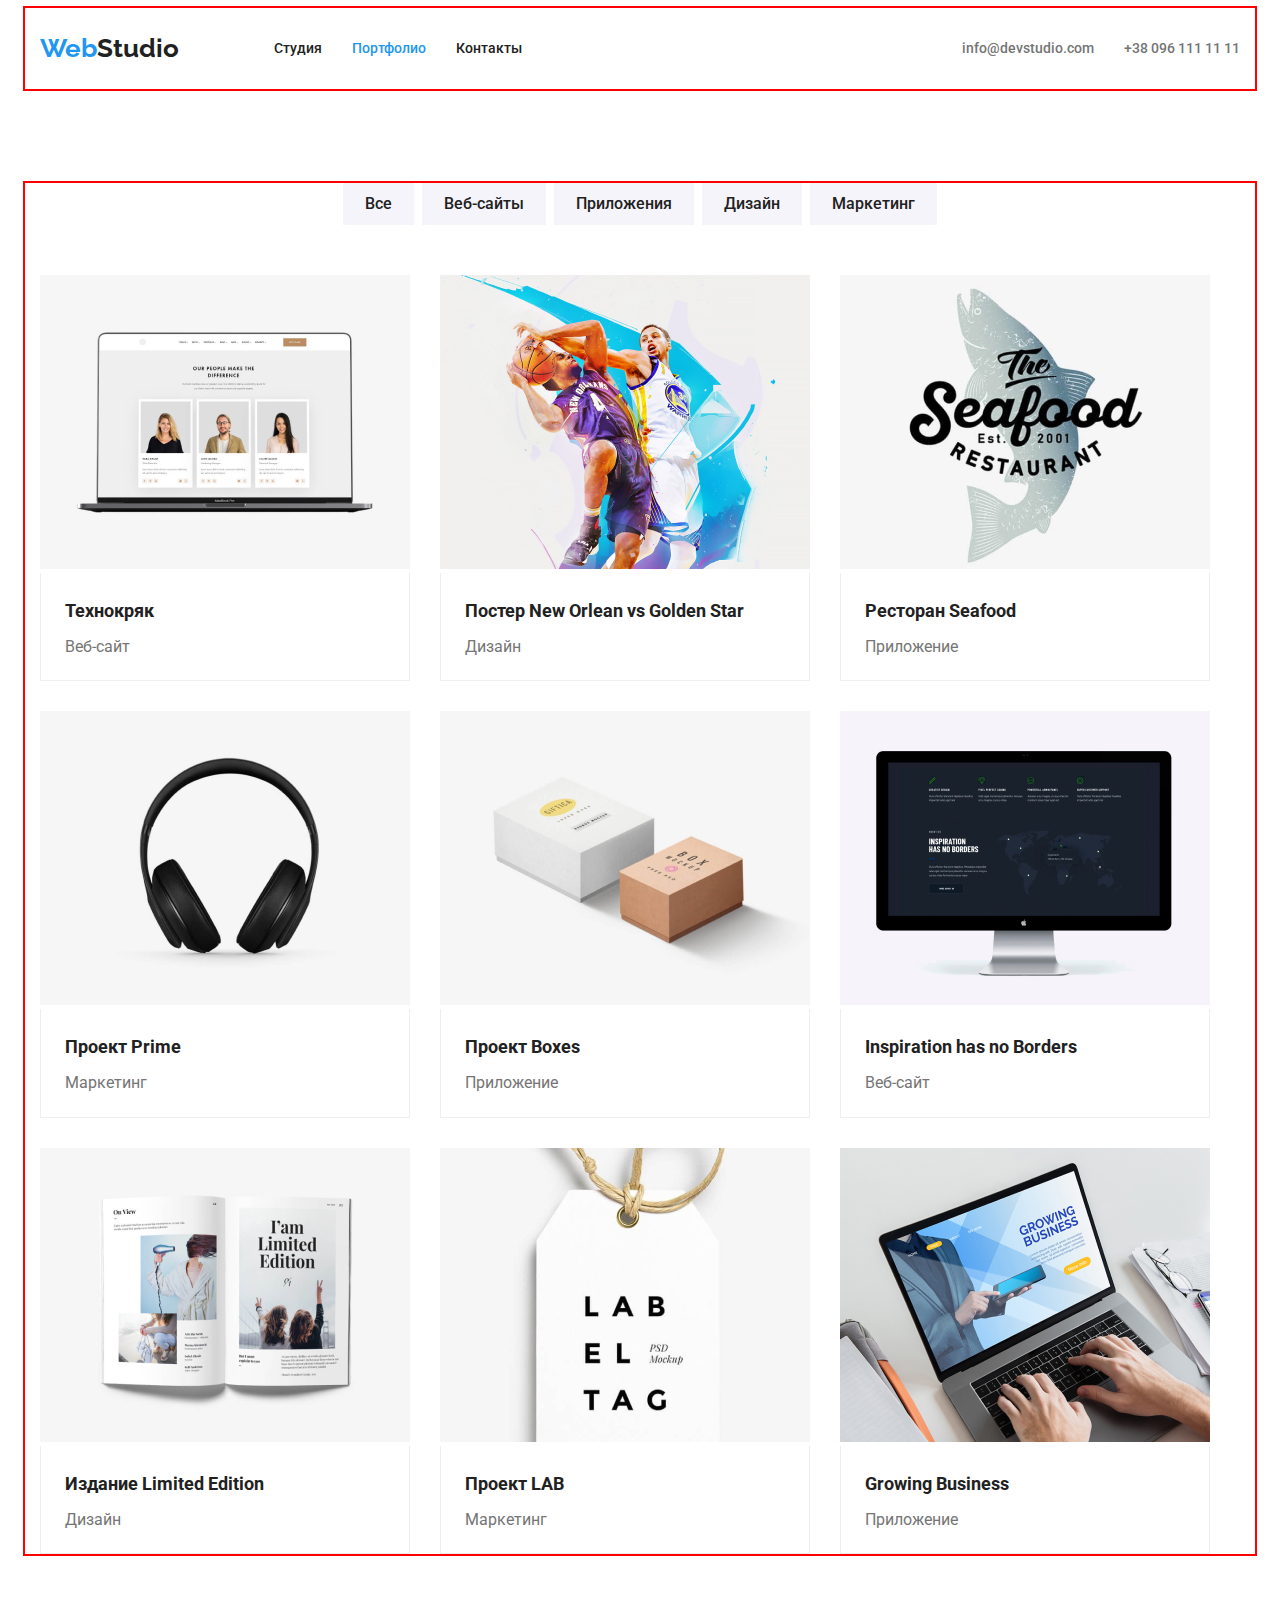
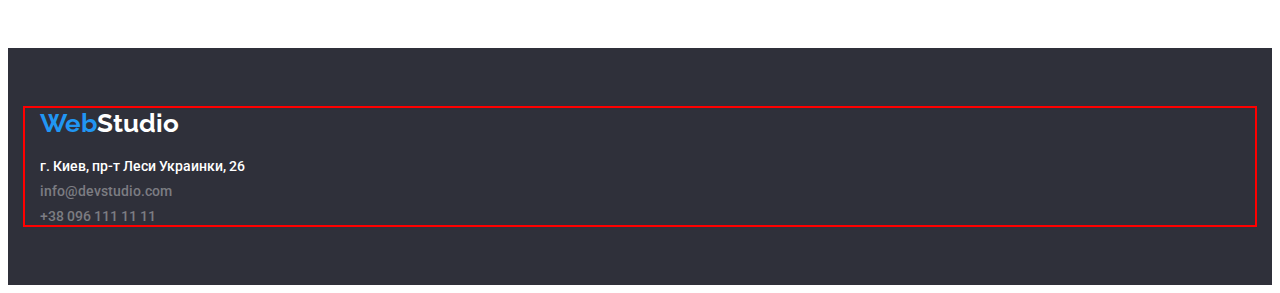
==== portfolio.html @ fc885a3a "Initial commit" ====
<!DOCTYPE html>
<html lang="ru">
  <head>
    <meta charset="UTF-8" />
    <meta http-equiv="X-UA-Compatible" content="IE=edge" />
    <meta name="viewport" content="width=device-width, initial-scale=1.0" />
    <title>Document</title>
    <link rel="preconnect" href="https://fonts.googleapis.com" />
    <link rel="preconnect" href="https://fonts.gstatic.com" crossorigin />
    <link rel="preconnect" href="https://fonts.googleapis.com" />
    <link rel="preconnect" href="https://fonts.gstatic.com" crossorigin />
    <link
      href="https://fonts.googleapis.com/css2?family=Raleway:wght@700&family=Roboto:wght@400;500;700;900&display=swap"
      rel="stylesheet"
    />
    <link
      rel="stylesheet"
      href="https://cdnjs.cloudflare.com/ajax/libs/modern-normalize/1.1.0/modern-normalize.min.css"
      integrity="sha512-wpPYUAdjBVSE4KJnH1VR1HeZfpl1ub8YT/NKx4PuQ5NmX2tKuGu6U/JRp5y+Y8XG2tV+wKQpNHVUX03MfMFn9Q=="
      crossorigin="anonymous"
      referrerpolicy="no-referrer"
    />
    <link rel="stylesheet" href="./css/styles.css" />
  </head>
  <body class="body">
    <header class="paig-header">
      <div class="container header-container">
        <a lang="en" class="logo" href="./index.html">Web<span class="span">Studio</span></a>
        <nav>
          <ul class="site-nav">
            <li class="item"><a href="./index.html" class="link">Студия</a></li>
            <li class="item"><a href="./portfolio.html" class="link current">Портфолио</a></li>
            <li class="item"><a href="" class="link">Контакты</a></li>
          </ul>
        </nav>
        <ul class="auth-nav">
          <li class="item">
            <a href="mailto:info@devstudio.com" class="link">info@devstudio.com</a>
          </li>
          <li class="item"><a href="tel:+380961111111" class="link">+38 096 111 11 11</a></li>
        </ul>
      </div>
    </header>
    <main >
      <section class="portfolio">
        <div class="container ">
          <h3 hidden>наши роботи</h3>
          <ul class="jumper">
            <li class="item"><button class="navigation" type="button">Все</button></li>
            <li class="item"><button class="navigation" type="button">Веб-сайты</button></li>
            <li class="item"><button class="navigation" type="button">Приложения</button></li>
            <li class="item"><button class="navigation" type="button">Дизайн</button></li>
            <li class="item"><button class="navigation" type="button">Маркетинг</button></li>
          </ul>
          <ul class="job">
            <li class="item">
              <img src="./img-portfolio/img1.jpg" alt="посади людей" width="370" height="294" />
              <div class="job-text">
                <h3 class="title">Технокряк</h3>
                <p class="text">Веб-сайт</p>
              </div>
            </li>
            <li class="item">
              <img src="./img-portfolio/img2.jpg" alt="баскетбол" width="370" height="294" />
              <div class="job-text">
                <h3 class="title">Постер New Orlean vs Golden Star</h3>
                <p class="text">Дизайн</p>
              </div>
            </li>
            <li class="item">
              <img src="./img-portfolio/img3.jpg" alt="назва ресторану" width="370" height="294" />
              <div class="job-text">
                <h3 class="title">Ресторан Seafood</h3>
                <p class="text">Приложение</p>
              </div>
            </li>
            <li class="item">
              <img src="./img-portfolio/img4.jpg" alt="навушники" width="370" height="294" />
              <div class="job-text">
                <h3 class="title">Проект Prime</h3>
                <p class="text">Маркетинг</p>
              </div>
            </li>
            <li class="item">
              <img
                src="./img-portfolio/img5.jpg"
                alt="подарункові коробки"
                width="370"
                height="294"
              />
              <div class="job-text">
                <h3 class="title">Проект Boxes</h3>
                <p class="text">Приложение</p>
              </div>
            </li>
            <li class="item">
              <img src="./img-portfolio/img6.jpg" alt="еран" width="370" height="294" />
              <div class="job-text">
                <h3 class="title">Inspiration has no Borders</h3>
                <p class="text">Веб-сайт</p>
              </div>
            </li>
            <li class="item">
              <img src="./img-portfolio/img7.jpg" alt="книга" width="370" height="294" />
              <div class="job-text">
                <h3 class="title">Издание Limited Edition</h3>
                <p class="text">Дизайн</p>
              </div>
            </li>
            <li class="item">
              <img src="./img-portfolio/img8.jpg" alt="бірка" width="370" height="294" />
              <div class="job-text">
                <h3 class="title">Проект LAB</h3>
                <p class="text">Маркетинг</p>
              </div>
            </li>
            <li class="item">
              <img src="./img-portfolio/img9.jpg" alt="планшет" width="370" height="294" />
              <div class="job-text">
                <h3 class="title">Growing Business</h3>
                <p class="text">Приложение</p>
              </div>
            </li>
          </ul>
        </div>
      </section>
    </main>
    <footer class="footer">
      <div class="container">
        <a lang="en" class="logo" href="./index.html"
          >Web<span class="span-footer">Studio</span></a
        >
        <address class="address">г. Киев, пр-т Леси Украинки, 26</address>
        <ul class="contacts">
          <li class="item">
            <a class="link" href="mailto:info@devstudio.com">info@devstudio.com</a>
          </li>
          <li class="item"><a class="link" href="tel:+380961111111">+38 096 111 11 11</a></li>
        </ul>
      </div>
    </footer>
  </body>
</html>
---- css/styles.css ----
:root{
    --one-text-color: #757575;
    --two-text-color:#212121; 
    --accent-color:#2196F3;
    --two-accent-color:#ffffff;
}

/*header*/


.body{
    
    color: var(--one-text-color);
    
    font-family: Roboto, sans-serif;
    font-weight: 500;
    font-size: 14px;
    line-height: 1.14;
} 
.list {
    padding: 0;
    margin: 0;
    list-style: none;

}
.container{
    outline: 2px solid red;

    width: 1200px;
    padding-left: 15px;
    padding-right: 15px;

    margin-left: auto;
    margin-right: auto;
}
.header-container{
    display: flex;
    align-items: center;
}
.paig-header{
   
    padding: 0;
  
    background-color: var(--two-accent-color);
}
.paig-header .link{
    text-decoration: none;}
.logo { 
    color: inherit;
    color: var(--accent-color);

    
    text-decoration: none;
    
    font-family: Raleway, sans-serif;
    font-weight: 700;
    font-size: 26px;
    line-height: 1.2;
}
.paig-header .logo{
    padding-top: 25px;
    padding-bottom: 25px; 
    margin-right: 95px;
}
.logo:focus,
.logo:hover{
    text-decoration:var(--accent-color);
}
.span {
    color: var(--two-text-color);
}
ul{
    list-style: none;
}
.site-nav{
    display: flex;
    margin-top: 0;
    margin-bottom: 0;

    padding-left: 0;
}

.site-nav .link{
    display: block;
    padding-top: 32px;
    padding-bottom: 32px;

    color: var(--two-text-color);
}

.site-nav .link:hover,
.site-nav .link:focus{
    color:var(--accent-color);
    text-decoration:var(--accent-color);
}
.item{
    margin-right: 30px;
}

.item:last-child{
    margin-right: 0;
}
.auth-nav{
    display: flex;
    margin-left: auto;
    margin-top: 0;
    margin-bottom: 0;
    padding-left: 0;
   
}
.auth-nav .link{
    display: block;
    padding-top: 32px;
    padding-bottom: 32px;
   

    color: var(--one-text-color);
}


.auth-nav .link:hover,
.auth-nav .link:focus{
    color: var(--accent-color);
    text-decoration:var(--accent-color);

}
.site-nav .link.current{
    color: var(--accent-color);
}

/*main*/ 
    /*hero*/

.hero{
    padding-top: 200px;
    padding-bottom: 200px;
    background-color: #2F303A;
    background-image: url(../hero/hero.jpg.jpg);
    background-image: linear-gradient(to right #2F303A);
    background-repeat: no-repeat;
    background-position: center;

     
}
.hero-title{
    width: 696px;
    margin: 0 auto;
    letter-spacing: 0.06em;

    color: var(--two-accent-color);
    font-weight: 900;
    font-size: 44px;
    line-height: 1.36;
    text-align: center;
    text-transform: uppercase
}
.button{
    display: block;
    margin-left: auto;
    margin-right: auto;

    padding: 10px 32px;
    font-family: inherit;
    color: var(--two-accent-color);
    background-color: var(--accent-color);
    
    font-weight: 700;
    font-size: 16px;
    line-height: 1.88;
}

/* advances*/
.advances{
    
    padding-top: 94px;
    padding-bottom: 94px;

}
.visually-hidden {
    position: absolute;
    width: 1px;
    height: 1px;
    margin: -1px;
    border: 0;
    padding: 0;
    
    white-space: nowrap;
    clip-path: inset(100%);
    clip: rect(0 0 0 0);
    overflow: hidden;
  }
.advances-item{
    display: flex;
    flex-wrap: wrap;
    padding: 0;
    margin-bottom: 0;
    margin-top: 0;
    
}
.advances-item .item{
    width: 270px;
    margin-right: 30px;
}
.advances-item .item:last-child{
    margin-right: 0;
}

.background{
    background-color: #F5F4FA;
}
.title {
    color: var(--two-text-color);
    font-weight: 700;
    line-height: 1.14;
}
.advances .title{
    text-transform: uppercase
}

.item .title{
    margin-top: 0;
    margin-bottom: 10px;
}

.text{
    font-weight: 400;
    font-size: 16px;
    line-height: 1.7;
}
.item .text{
    margin-top: 0;
    margin-bottom: 0;
} 



.subtitle{
    
    color: var(--two-text-color);
    font-weight: 700;
    font-size: 36px;
    line-height: 1.67;
    text-align: center;
}

/*job*/
.job-container {
    padding-bottom: 94px;
}
.job-container .subtitle{
    margin-top: 0;
    margin-bottom: 50px;
}
.image{
    display: flex;
    flex-wrap: wrap;
    padding-left: 0;
    margin-top: 0;
    margin-bottom: 0;
    
}
.image .item{
    margin-right: 30px;
    
}
.image .item:last-child{
margin-right: 0;
}
/*team*/
.team{
    background-color: #F5F4FA;
    padding-top: 94px;
    padding-bottom: 94px;
}
.team .subtitle{
    margin-top: 0;
    margin-bottom: 50px;
}

.staff {
    display: flex;
    flex-wrap: wrap;
    padding-left: 0;
    margin-top: 0;
    margin-bottom: 0;
    
}
.staff .item{
    margin-right: 30px;
    text-align: center;
}
.staff .item:last-child{
    margin-right: 0;
}

.name{
    margin-top: 0;
    margin-bottom: 10px;
    color: var(--two-text-color);
    font-weight: 500;
    font-size: 16px;
    line-height: 1.2;
}
.desc{
    padding-top: 30px;
    padding-bottom: 30px;
}


/*footer*/

footer{ 
    padding-top: 60px;
    padding-bottom: 60px;
    background-color:  #2F303A;
}
.span-footer{
    color: var(--two-accent-color);
}
.address{
    margin-bottom: 9px;
    font-style: normal;
    color: var(--two-accent-color);
    font-weight: 500;
}
.address:hover,
address .address:focus{
    text-decoration:var(--accent-color);
}
.footer .contacts .link{
    display: flex;
    flex-wrap: wrap;
    text-decoration: none;
    color: #ffffff60;
}                       

.contacts .link:hover,
.contacts .link:focus{
    color: var(--accent-color);
    text-decoration:var(--accent-color);
}
.contacts{
    padding-left: 0;
    margin-top: 0;
    margin-bottom: 0;
}
.footer .logo{
    display: block;
    margin-bottom: 20px;
}
.footer .item:not(:last-child){
    margin-bottom: 9px;
   
}

/* Portfolio*/

.portfolio{
    padding-top: 94px;
    padding-bottom: 94px;
}
.jumper{
    display: flex;
    justify-content: center;
    margin-top: 0;
    margin-bottom: 50px;
    padding-left: 0;

}
.jumper .item{
    margin-right: 8px;
   
}
.jumper .item:last-child{
    margin-right: 0;
}
.navigation{
    padding: 8px 22px;
    border: none;
    font-family: inherit;
    color: var(--two-text-color);
    background-color: #F5F4FA;
    font-weight: 500;
    font-size: 16px;
    line-height: 1.63;
    text-align: center;
}

.navigation:hover,
.navigation:focus {
    color: var(--two-accent-color);
    background-color: var(--accent-color);
}
.job .title{
font-size: 18px;
line-height: 2;
margin-bottom: 4px;
}
.job{
    display: flex;
    flex-wrap: wrap;
    padding-left: 0;
    margin-top: 0;
    margin-bottom: 0;
}
.job .text{
    text-align: left;
}
.job .item:nth-of-type(3n){
    margin-right: 0;
}
.job .item{
    margin-bottom: 30px;
}
.job .item:nth-last-child(-n + 3){
    margin-bottom: 0;
}
.job-text{
    padding: 20px 24px;
    border-left: 1px solid #EEEEEE;
    border-bottom: 1px solid #EEEEEE;
    border-right: 1px solid #EEEEEE;
   
}
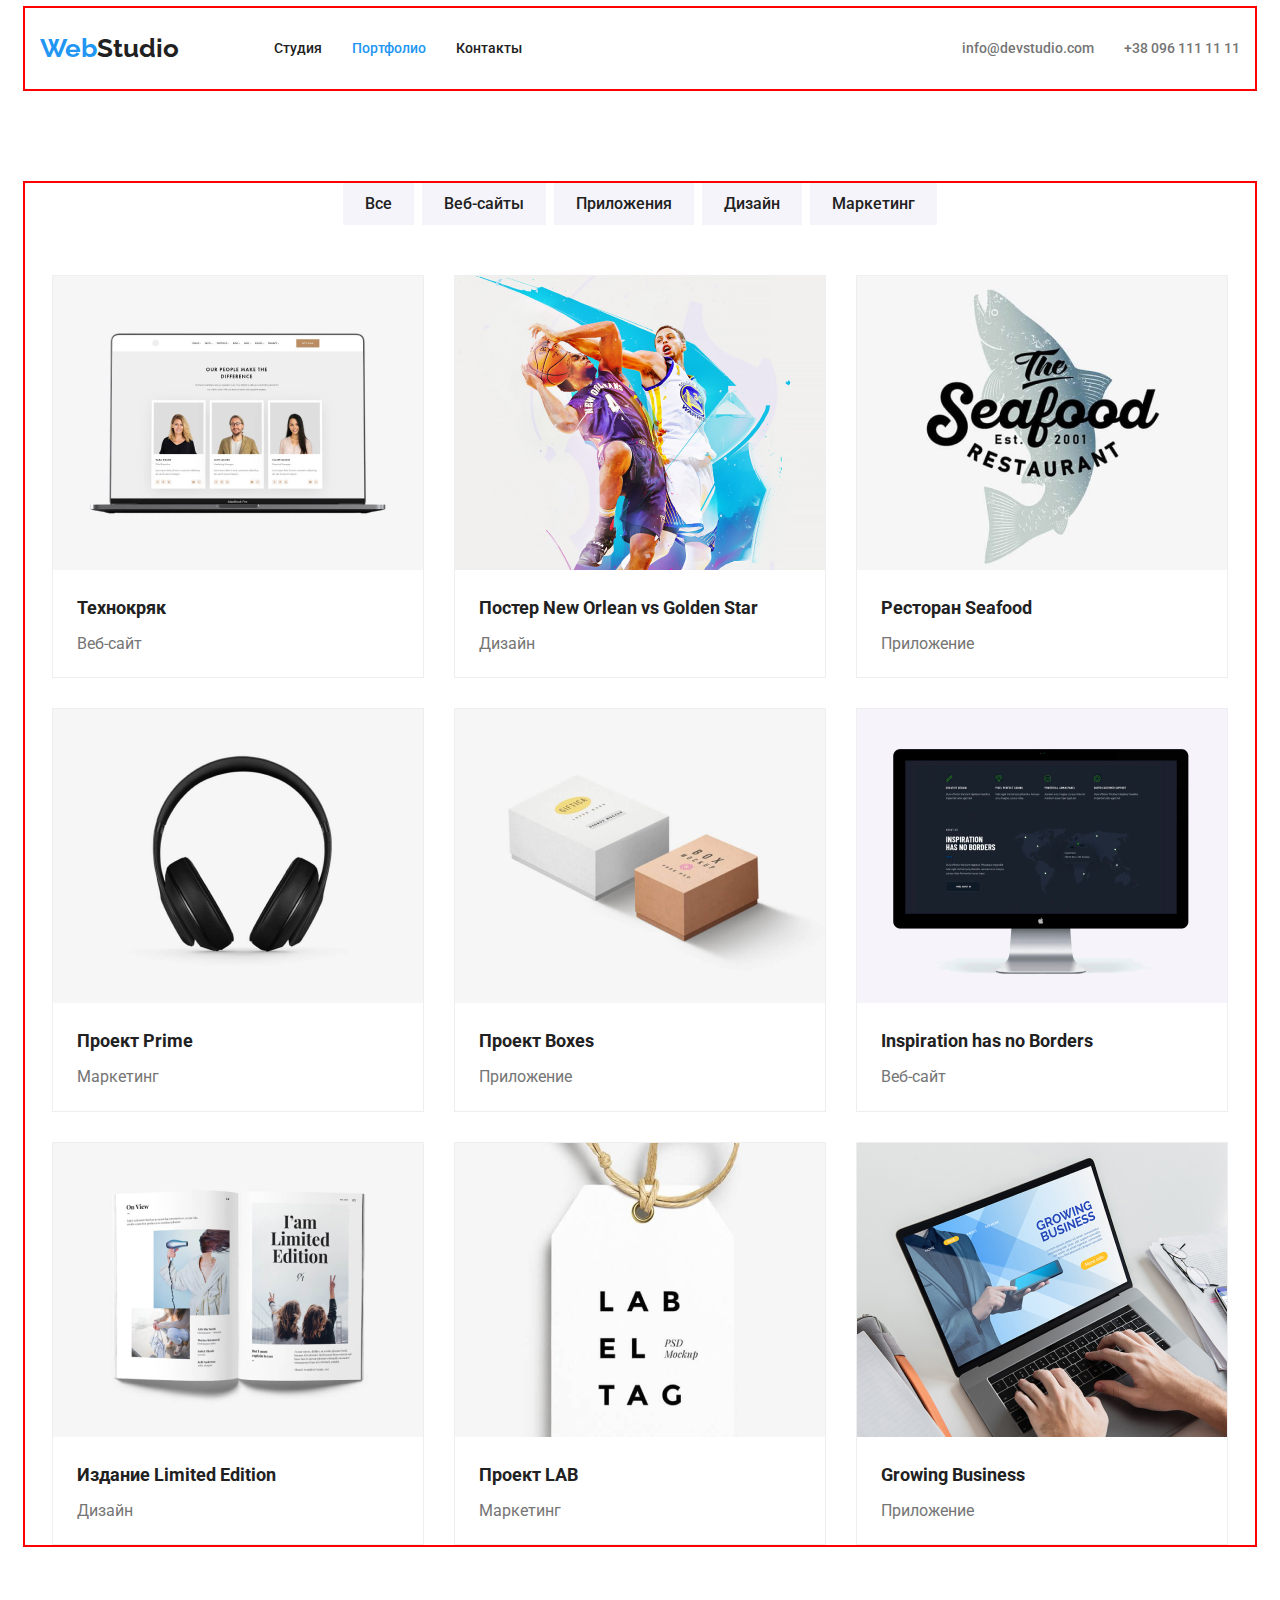
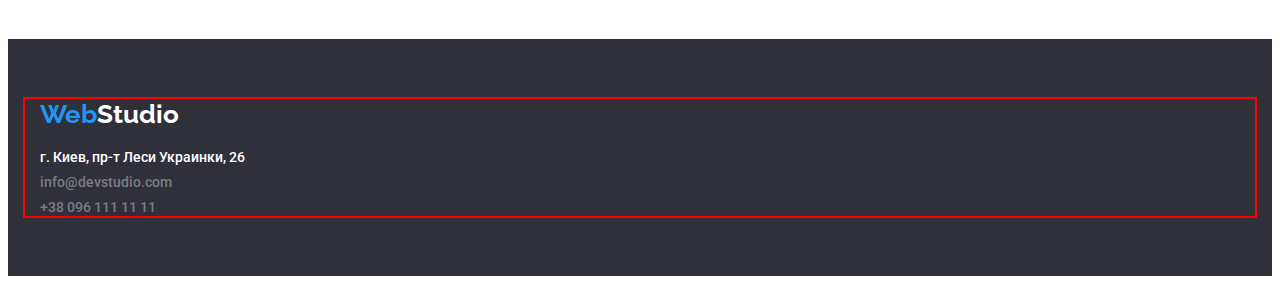
==== commit f834c569: "zfdzb" ====
--- a/portfolio.html
+++ b/portfolio.html
@@ -41,9 +41,9 @@
         </ul>
       </div>
     </header>
-    <main >
+    <main>
       <section class="portfolio">
-        <div class="container ">
+        <div class="container">
           <h3 hidden>наши роботи</h3>
           <ul class="jumper">
             <li class="item"><button class="navigation" type="button">Все</button></li>
@@ -54,28 +54,52 @@
           </ul>
           <ul class="job">
             <li class="item">
-              <img src="./img-portfolio/img1.jpg" alt="посади людей" width="370" height="294" />
+              <img
+                class="img"
+                src="./img-portfolio/img1.jpg"
+                alt="посади людей"
+                width="370"
+                height="294"
+              />
               <div class="job-text">
                 <h3 class="title">Технокряк</h3>
                 <p class="text">Веб-сайт</p>
               </div>
             </li>
             <li class="item">
-              <img src="./img-portfolio/img2.jpg" alt="баскетбол" width="370" height="294" />
+              <img
+                class="img"
+                src="./img-portfolio/img2.jpg"
+                alt="баскетбол"
+                width="370"
+                height="294"
+              />
               <div class="job-text">
                 <h3 class="title">Постер New Orlean vs Golden Star</h3>
                 <p class="text">Дизайн</p>
               </div>
             </li>
             <li class="item">
-              <img src="./img-portfolio/img3.jpg" alt="назва ресторану" width="370" height="294" />
+              <img
+                class="img"
+                src="./img-portfolio/img3.jpg"
+                alt="назва ресторану"
+                width="370"
+                height="294"
+              />
               <div class="job-text">
                 <h3 class="title">Ресторан Seafood</h3>
                 <p class="text">Приложение</p>
               </div>
             </li>
             <li class="item">
-              <img src="./img-portfolio/img4.jpg" alt="навушники" width="370" height="294" />
+              <img
+                class="img"
+                src="./img-portfolio/img4.jpg"
+                alt="навушники"
+                width="370"
+                height="294"
+              />
               <div class="job-text">
                 <h3 class="title">Проект Prime</h3>
                 <p class="text">Маркетинг</p>
@@ -83,6 +107,7 @@
             </li>
             <li class="item">
               <img
+                class="img"
                 src="./img-portfolio/img5.jpg"
                 alt="подарункові коробки"
                 width="370"
@@ -94,28 +119,46 @@
               </div>
             </li>
             <li class="item">
-              <img src="./img-portfolio/img6.jpg" alt="еран" width="370" height="294" />
+              <img class="img" src="./img-portfolio/img6.jpg" alt="еран" width="370" height="294" />
               <div class="job-text">
                 <h3 class="title">Inspiration has no Borders</h3>
                 <p class="text">Веб-сайт</p>
               </div>
             </li>
             <li class="item">
-              <img src="./img-portfolio/img7.jpg" alt="книга" width="370" height="294" />
+              <img
+                class="img"
+                src="./img-portfolio/img7.jpg"
+                alt="книга"
+                width="370"
+                height="294"
+              />
               <div class="job-text">
                 <h3 class="title">Издание Limited Edition</h3>
                 <p class="text">Дизайн</p>
               </div>
             </li>
             <li class="item">
-              <img src="./img-portfolio/img8.jpg" alt="бірка" width="370" height="294" />
+              <img
+                class="img"
+                src="./img-portfolio/img8.jpg"
+                alt="бірка"
+                width="370"
+                height="294"
+              />
               <div class="job-text">
                 <h3 class="title">Проект LAB</h3>
                 <p class="text">Маркетинг</p>
               </div>
             </li>
             <li class="item">
-              <img src="./img-portfolio/img9.jpg" alt="планшет" width="370" height="294" />
+              <img
+                class="img"
+                src="./img-portfolio/img9.jpg"
+                alt="планшет"
+                width="370"
+                height="294"
+              />
               <div class="job-text">
                 <h3 class="title">Growing Business</h3>
                 <p class="text">Приложение</p>
@@ -127,9 +170,7 @@
     </main>
     <footer class="footer">
       <div class="container">
-        <a lang="en" class="logo" href="./index.html"
-          >Web<span class="span-footer">Studio</span></a
-        >
+        <a lang="en" class="logo" href="./index.html">Web<span class="span-footer">Studio</span></a>
         <address class="address">г. Киев, пр-т Леси Украинки, 26</address>
         <ul class="contacts">
           <li class="item">
--- a/css/styles.css
+++ b/css/styles.css
@@ -134,11 +134,18 @@
 .hero{
     padding-top: 200px;
     padding-bottom: 200px;
+    max-width: 1600px;
+    height: 600px;
+    margin-left: auto;
+    margin-right: auto;
     background-color: #2F303A;
-    background-image: url(../hero/hero.jpg.jpg);
-    background-image: linear-gradient(to right #2F303A);
+
+    background-image:linear-gradient(rgba(47, 48, 58, 0.4), rgba(47, 48, 58, 0.4)),
+    url(../hero/hero.jpg.jpg);
+    
     background-repeat: no-repeat;
     background-position: center;
+    background-size: contain;
 
      
 }
@@ -271,7 +278,13 @@
     background-color: #F5F4FA;
     padding-top: 94px;
     padding-bottom: 94px;
-}
+   
+    max-width: 1600px;
+    height: 600px;
+    margin-left: auto;
+    margin-right: auto;
+    
+   }
 .team .subtitle{
     margin-top: 0;
     margin-bottom: 50px;
@@ -283,11 +296,17 @@
     padding-left: 0;
     margin-top: 0;
     margin-bottom: 0;
+   
     
 }
 .staff .item{
+   
     margin-right: 30px;
     text-align: center;
+    background-color:var(--two-accent-color);
+    box-shadow: 0px 1px 3px rgb(0 0 0 .12), 0px 1px 1px rgb(0 0 0 .14), 0px 2px 1px rgb(0 0 0 .2);
+    border-radius: 0 0 4px 4px;
+
 }
 .staff .item:last-child{
     margin-right: 0;
@@ -313,6 +332,9 @@
     padding-top: 60px;
     padding-bottom: 60px;
     background-color:  #2F303A;
+    max-width: 1600px;
+    margin-left: auto;
+    margin-right: auto;
 }
 .span-footer{
     color: var(--two-accent-color);
@@ -391,17 +413,44 @@
     color: var(--two-accent-color);
     background-color: var(--accent-color);
 }
+.img{
+    display: block;
+    max-width: 100%;
+    height: auto;
+}
+ .container .jub{ 
+    
+
+    width: 1200px;
+    margin-left: auto;
+    margin-right: auto;
+
+    padding-left: 15px;
+    padding-right: 15px;
+    
+   }
+
 .job .title{
-font-size: 18px;
-line-height: 2;
-margin-bottom: 4px;
+    font-size: 18px;
+    line-height: 2;
+    margin-bottom: 4px;
 }
 .job{
     display: flex;
     flex-wrap: wrap;
-    padding-left: 0;
-    margin-top: 0;
-    margin-bottom: 0;
+    padding: 0;
+    margin: 0;
+    justify-content: center;
+    
+    list-style: none;
+    margin-top: -30px;
+    
+}
+.job > .item{
+    flex-basis: calc(100% / 3 - 30px);
+
+    margin-left: 30px;
+    margin-top: 30px;
 }
 .job .text{
     text-align: left;
@@ -410,15 +459,21 @@
     margin-right: 0;
 }
 .job .item{
-    margin-bottom: 30px;
-}
+   
+    border: 1px solid #EEEEEE;
+    margin-left: 0;
+ 
+    }
 .job .item:nth-last-child(-n + 3){
     margin-bottom: 0;
 }
 .job-text{
     padding: 20px 24px;
-    border-left: 1px solid #EEEEEE;
-    border-bottom: 1px solid #EEEEEE;
-    border-right: 1px solid #EEEEEE;
-   
-}
+}
+.job .item *{
+        display: block;
+   }
+   .job .item:hover,
+   .job .item:focus{
+       
+   }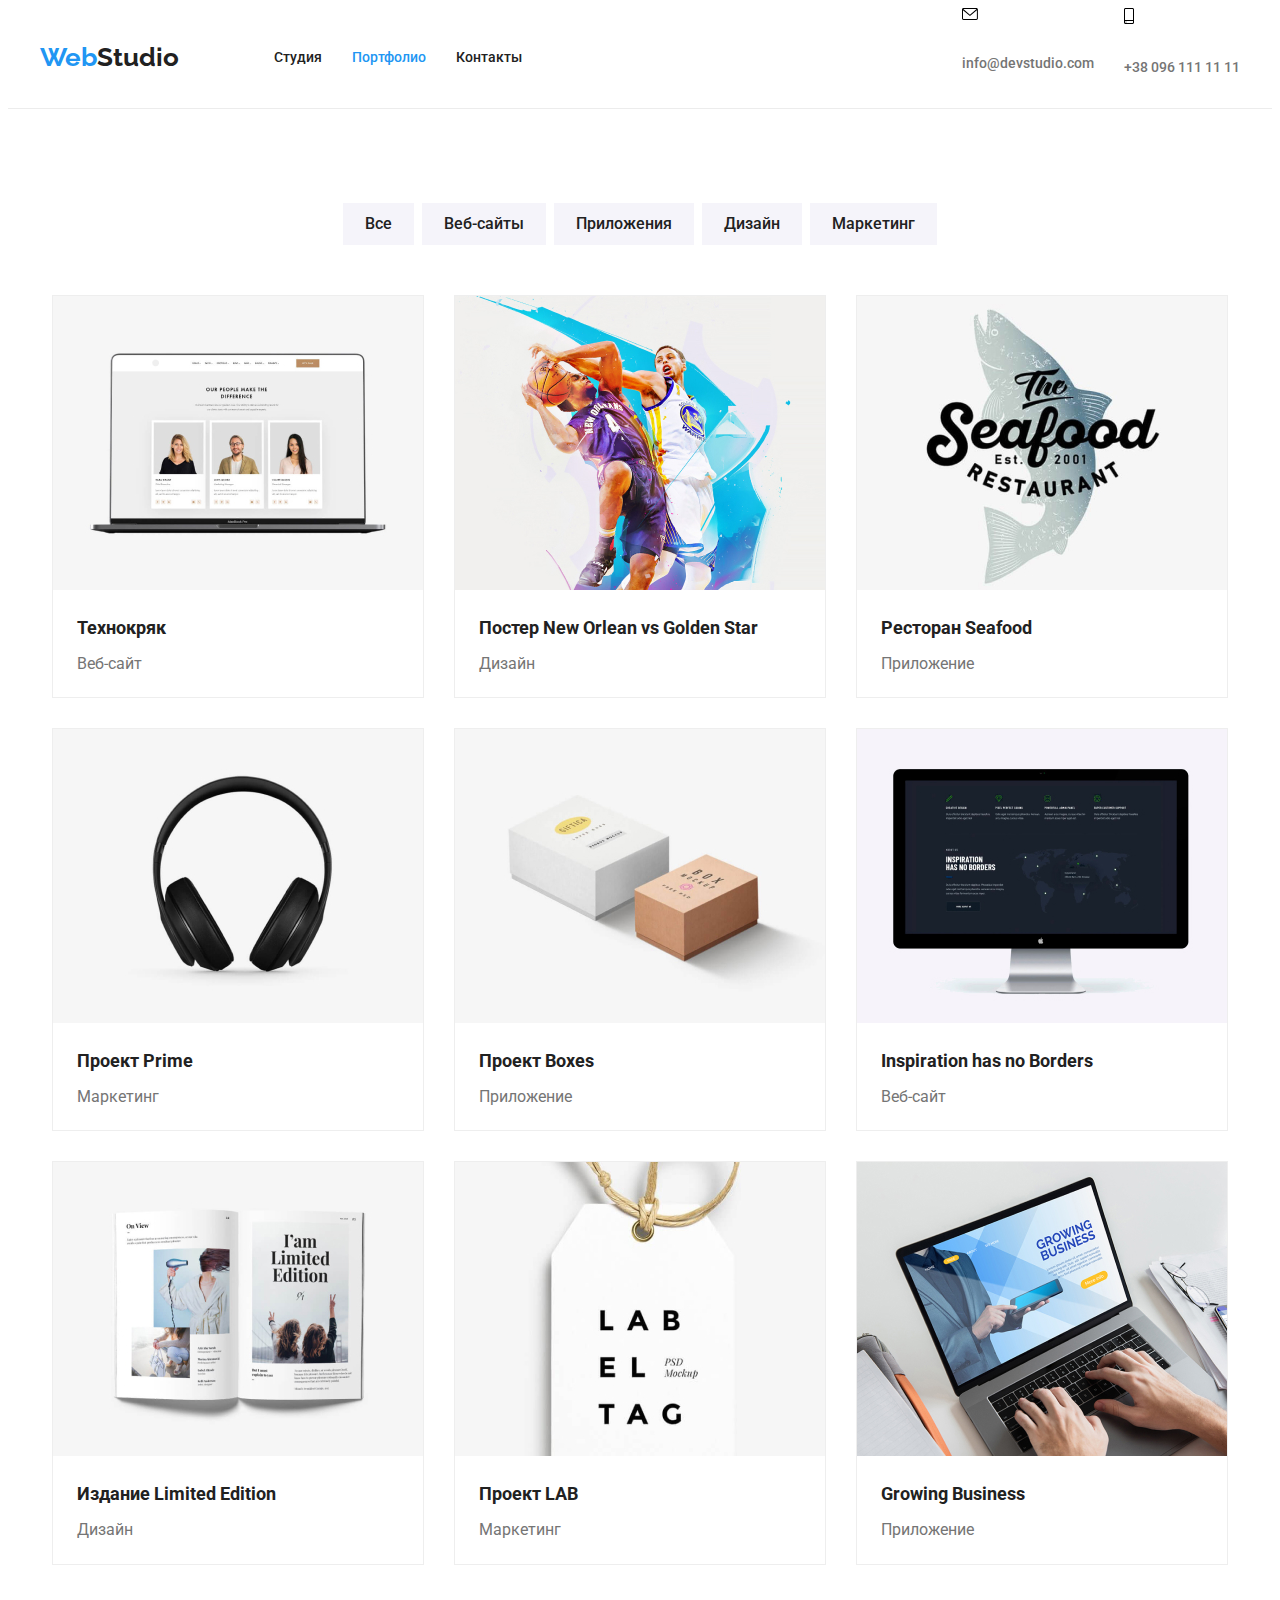
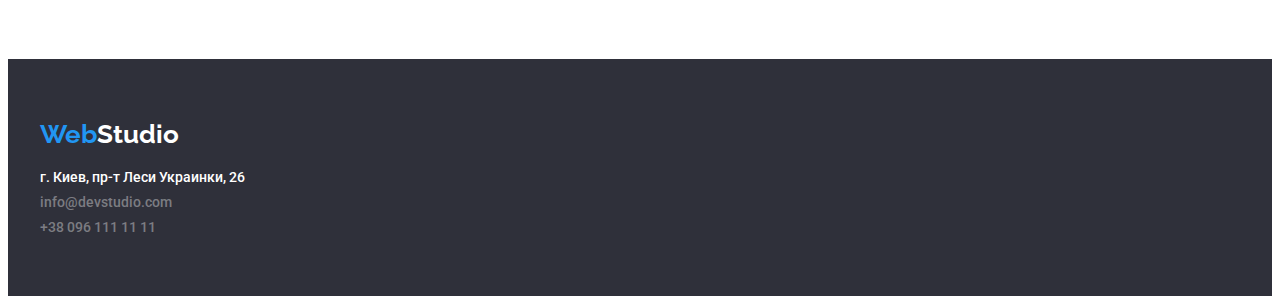
==== commit 95995861: "dfg" ====
--- a/portfolio.html
+++ b/portfolio.html
@@ -35,9 +35,19 @@
         </nav>
         <ul class="auth-nav">
           <li class="item">
-            <a href="mailto:info@devstudio.com" class="link">info@devstudio.com</a>
+            <svg class="svg-icon" width="16" height="12">
+              <use href="./icon/header.svg#icon-envelope"></use>
+            </svg>
+            <a href="mailto:info@devstudio.com" class="link"
+              >info@devstudio.com
+            </a>
           </li>
-          <li class="item"><a href="tel:+380961111111" class="link">+38 096 111 11 11</a></li>
+          <li class="item">
+            <svg class="svg-icon" width="10" height="16">
+              <use href="./icon/header.svg#icon-smartphone"></use>
+            </svg>
+            <a a href="tel:+380961111111" class="link">+38 096 111 11 11 </a>
+          </li>
         </ul>
       </div>
     </header>
--- a/css/styles.css
+++ b/css/styles.css
@@ -11,7 +11,7 @@
 .body{
     
     color: var(--one-text-color);
-    
+    max-width: 1600px;
     font-family: Roboto, sans-serif;
     font-weight: 500;
     font-size: 14px;
@@ -24,7 +24,7 @@
 
 }
 .container{
-    outline: 2px solid red;
+    /* outline: 2px solid red; */
 
     width: 1200px;
     padding-left: 15px;
@@ -38,10 +38,13 @@
     align-items: center;
 }
 .paig-header{
-   
+    
+ 
     padding: 0;
   
     background-color: var(--two-accent-color);
+
+    border-bottom: 1px solid #ECECEC;
 }
 .paig-header .link{
     text-decoration: none;}
@@ -141,12 +144,12 @@
     background-color: #2F303A;
 
     background-image:linear-gradient(rgba(47, 48, 58, 0.4), rgba(47, 48, 58, 0.4)),
-    url(../hero/hero.jpg.jpg);
+    url(../hero/hero.jpg);
     
     background-repeat: no-repeat;
     background-position: center;
     background-size: contain;
-
+    box-shadow: 0px 4px 4px rgba(0, 0, 0, 0.25);
      
 }
 .hero-title{
@@ -304,7 +307,9 @@
     margin-right: 30px;
     text-align: center;
     background-color:var(--two-accent-color);
-    box-shadow: 0px 1px 3px rgb(0 0 0 .12), 0px 1px 1px rgb(0 0 0 .14), 0px 2px 1px rgb(0 0 0 .2);
+    box-shadow: 0px 2px 1px rgba(0, 0, 0, 0.2),
+    0px 1px 1px rgba(0, 0, 0, 0.14),
+    0px 1px 3px rgba(0, 0, 0, 0.12);
     border-radius: 0 0 4px 4px;
 
 }
@@ -475,5 +480,7 @@
    }
    .job .item:hover,
    .job .item:focus{
-       
-   }+    box-shadow: 1px 4px 6px rgba(0, 0, 0, 0.16),
+    0px 4px 4px rgba(0, 0, 0, 0.06),
+    0px 1px 1px rgba(0, 0, 0, 0.12);
+   }       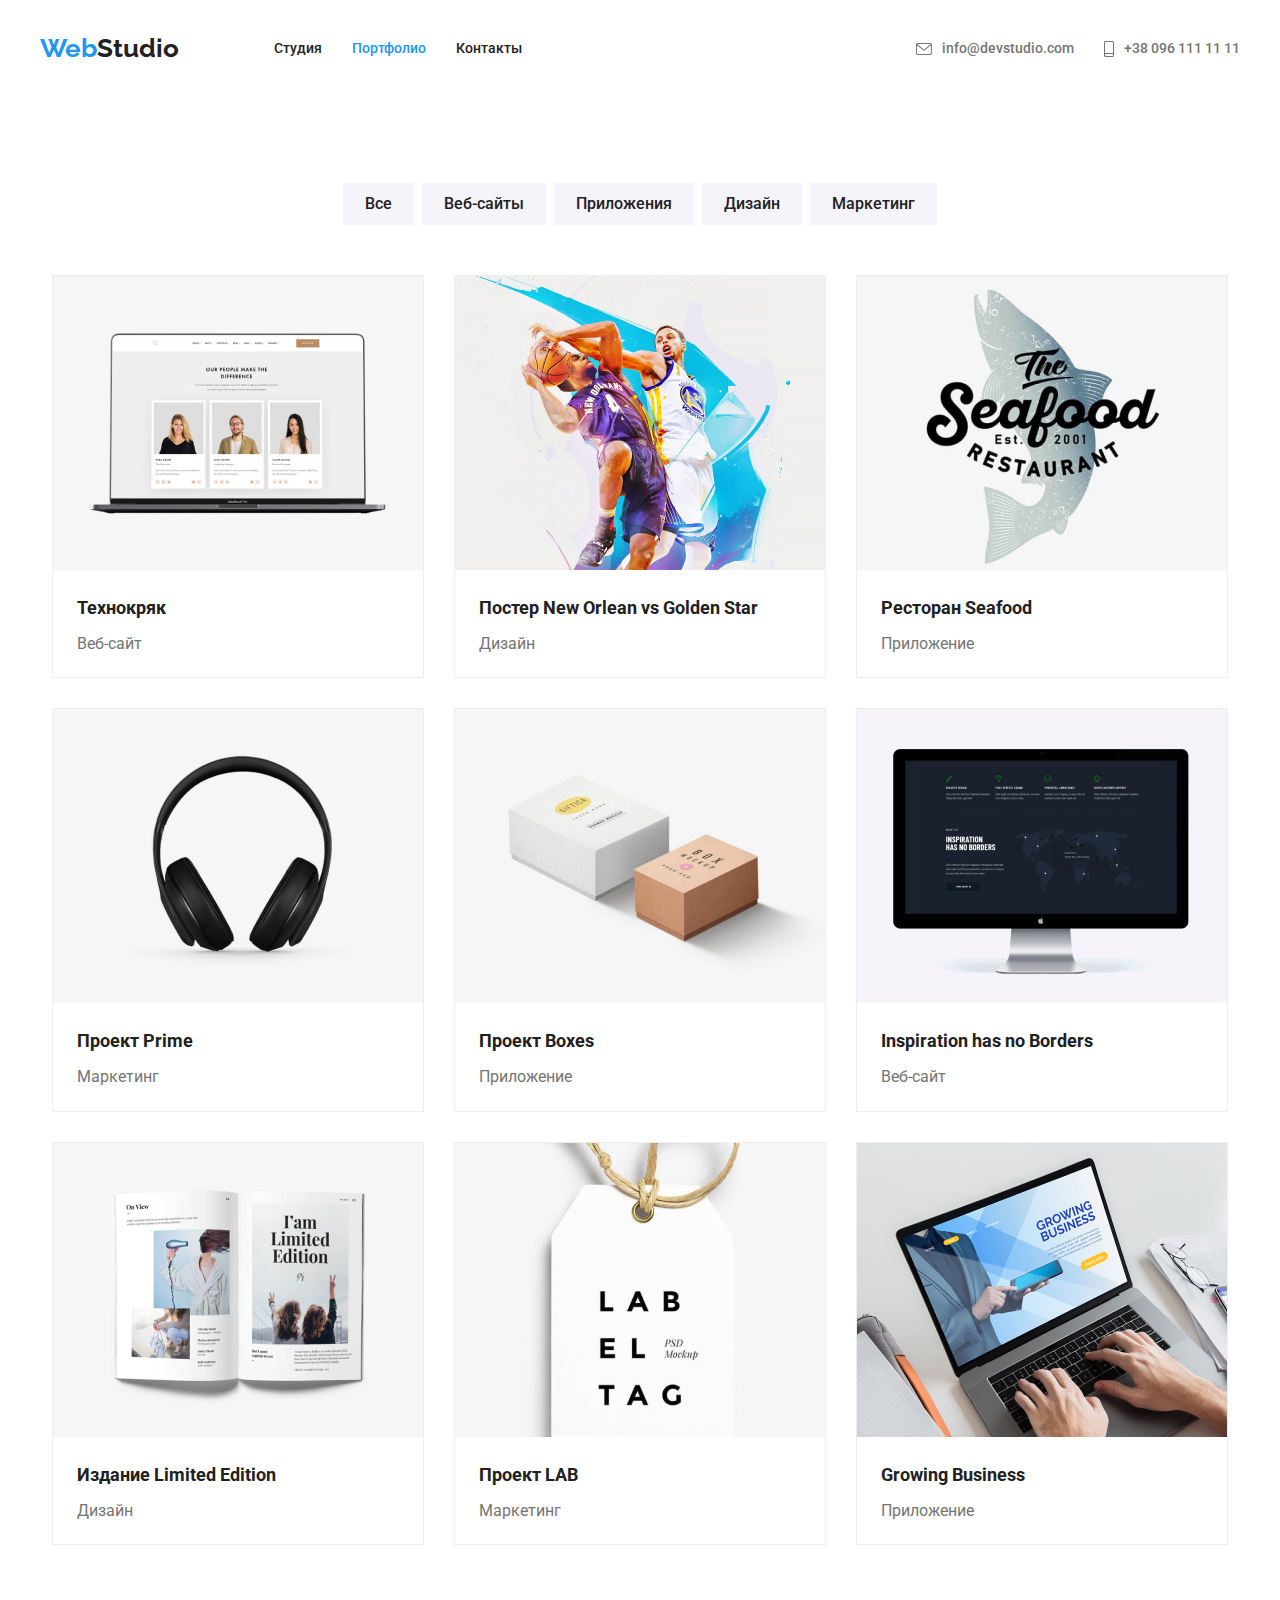
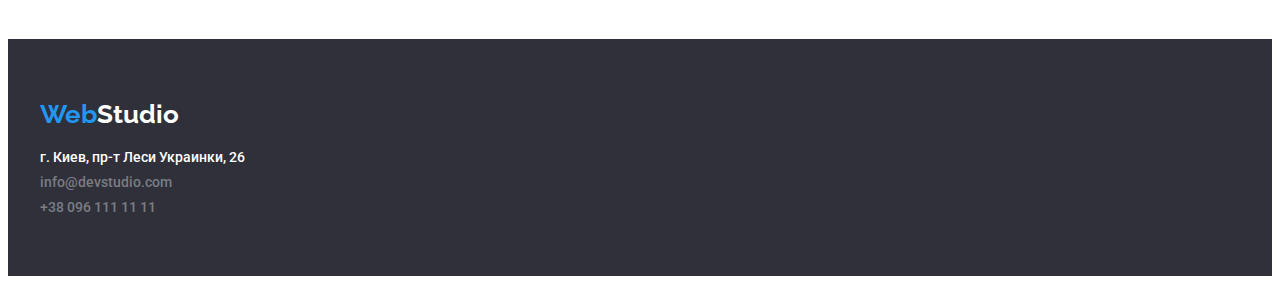
==== commit d7a27489: "footer" ====
--- a/portfolio.html
+++ b/portfolio.html
@@ -35,18 +35,19 @@
         </nav>
         <ul class="auth-nav">
           <li class="item">
-            <svg class="svg-icon" width="16" height="12">
-              <use href="./icon/header.svg#icon-envelope"></use>
-            </svg>
-            <a href="mailto:info@devstudio.com" class="link"
+            <a class="link" href="mailto:info@devstudio.com" 
               >info@devstudio.com
+              <svg class="svg-auth-nav" width="16" height="12">
+                <use href="./icon/header.svg#icon-envelope"></use>
+              </svg>
             </a>
           </li>
           <li class="item">
-            <svg class="svg-icon" width="10" height="16">
-              <use href="./icon/header.svg#icon-smartphone"></use>
-            </svg>
-            <a a href="tel:+380961111111" class="link">+38 096 111 11 11 </a>
+            <a class="link" href="tel:+380961111111" 
+              >+38 096 111 11 11
+              <svg class="svg-auth-nav" width="10" height="16">
+                <use href="./icon/header.svg#icon-smartphone"></use></svg>
+              </a>
           </li>
         </ul>
       </div>
--- a/css/styles.css
+++ b/css/styles.css
@@ -24,8 +24,6 @@
 
 }
 .container{
-    /* outline: 2px solid red; */
-
     width: 1200px;
     padding-left: 15px;
     padding-right: 15px;
@@ -38,21 +36,15 @@
     align-items: center;
 }
 .paig-header{
-    
- 
     padding: 0;
-  
     background-color: var(--two-accent-color);
-
-    border-bottom: 1px solid #ECECEC;
-}
+}
+
 .paig-header .link{
     text-decoration: none;}
 .logo { 
     color: inherit;
     color: var(--accent-color);
-
-    
     text-decoration: none;
     
     font-family: Raleway, sans-serif;
@@ -115,20 +107,30 @@
     display: block;
     padding-top: 32px;
     padding-bottom: 32px;
-   
-
     color: var(--one-text-color);
-}
-
+
+}
 
 .auth-nav .link:hover,
-.auth-nav .link:focus{
+.auth-nav .link:focus
+{
     color: var(--accent-color);
     text-decoration:var(--accent-color);
-
+    
 }
 .site-nav .link.current{
     color: var(--accent-color);
+}
+.auth-nav .link{
+    display: flex;
+    justify-content: center;
+    align-items: center;
+    flex-direction: row-reverse;
+    color:var(--one-text-color)
+}
+.svg-auth-nav{
+    margin-right: 10px;
+    fill: currentColor;
 }
 
 /*main*/ 
@@ -137,6 +139,7 @@
 .hero{
     padding-top: 200px;
     padding-bottom: 200px;
+
     max-width: 1600px;
     height: 600px;
     margin-left: auto;
@@ -148,7 +151,7 @@
     
     background-repeat: no-repeat;
     background-position: center;
-    background-size: contain;
+    background-size: cover;
     box-shadow: 0px 4px 4px rgba(0, 0, 0, 0.25);
      
 }
@@ -156,6 +159,7 @@
     width: 696px;
     margin: 0 auto;
     letter-spacing: 0.06em;
+    margin-bottom: 30px;
 
     color: var(--two-accent-color);
     font-weight: 900;
@@ -169,6 +173,8 @@
     margin-left: auto;
     margin-right: auto;
 
+    border: none;
+    border-radius: 4px;
     padding: 10px 32px;
     font-family: inherit;
     color: var(--two-accent-color);
@@ -177,6 +183,7 @@
     font-weight: 700;
     font-size: 16px;
     line-height: 1.88;
+    cursor: pointer;
 }
 
 /* advances*/
@@ -211,6 +218,35 @@
     width: 270px;
     margin-right: 30px;
 }
+.advances-item .item::before{
+    display: block;
+    content: ' ';
+   
+    height: 120px;
+    margin-bottom: 30px;
+    background-color: #F5F4FA;
+    border-radius: 4px;
+    
+    background-repeat: no-repeat;
+    background-position: center;
+    }
+    .advances-item .item:nth-child(1)::before{
+       
+        background-image: url(../icon/antenna.svg);
+    }
+    .advances-item .item:nth-child(2)::before{
+       
+        background-image: url(../icon/clock.svg);
+    }
+    .advances-item .item:nth-child(3)::before{
+       
+        background-image: url(../icon/diagram.svg);
+    }
+    .advances-item .item:nth-child(4)::before{
+       
+        background-image: url(../icon/astronaut.svg);
+    }
+
 .advances-item .item:last-child{
     margin-right: 0;
 }
@@ -283,7 +319,7 @@
     padding-bottom: 94px;
    
     max-width: 1600px;
-    height: 600px;
+   
     margin-left: auto;
     margin-right: auto;
     
@@ -317,6 +353,9 @@
     margin-right: 0;
 }
 
+.team .text{
+    padding-bottom: 16px;
+}
 .name{
     margin-top: 0;
     margin-bottom: 10px;
@@ -329,6 +368,73 @@
     padding-top: 30px;
     padding-bottom: 30px;
 }
+
+.team-icon{
+    display: flex;
+    justify-content: center;
+    align-items: center;
+
+    
+    padding-left: 0;
+   }
+   
+.icon-link{
+    display: flex;
+    justify-content: center;
+    align-items: center;
+    width: 44px;
+    height: 44px;
+    border-radius: 50%;
+
+    background-color: var(--two-accent-color);
+    color: #AFB1B8;
+}
+.item-icon:not(:last-child){
+    margin-right: 10px;
+}
+.icon-link:hover, 
+.icon-link:focus 
+{
+    background-color: var(--accent-color); 
+    color: var(--two-accent-color);
+}
+.svg-icon{
+        fill: currentColor;
+}
+
+
+/* clients */
+.clients{
+    padding: 94px 0;
+}
+.icon-clients{
+    display: flex;
+    justify-content: center;
+    align-items: center;
+    padding: 0;
+}
+
+.clients-link{
+    display: flex;
+    justify-content: center;
+    align-items: center;
+    width: 170px;
+    height: 92px;
+    color: #AFB1B8;
+    border: 1px solid #AFB1B8;
+    border-radius: 4px;
+}
+.item-clients:not(:last-child){
+    margin-right: 30px;
+}
+.clients-link:hover,
+.clients-link:focus {
+    color: var(--accent-color);
+    border-color: var(--accent-color);
+    }
+    .svg-clients{
+    fill: currentColor
+    }
 
 
 /*footer*/
@@ -476,8 +582,8 @@
     padding: 20px 24px;
 }
 .job .item *{
-        display: block;
-   }
+     display: block;
+}
    .job .item:hover,
    .job .item:focus{
     box-shadow: 1px 4px 6px rgba(0, 0, 0, 0.16),
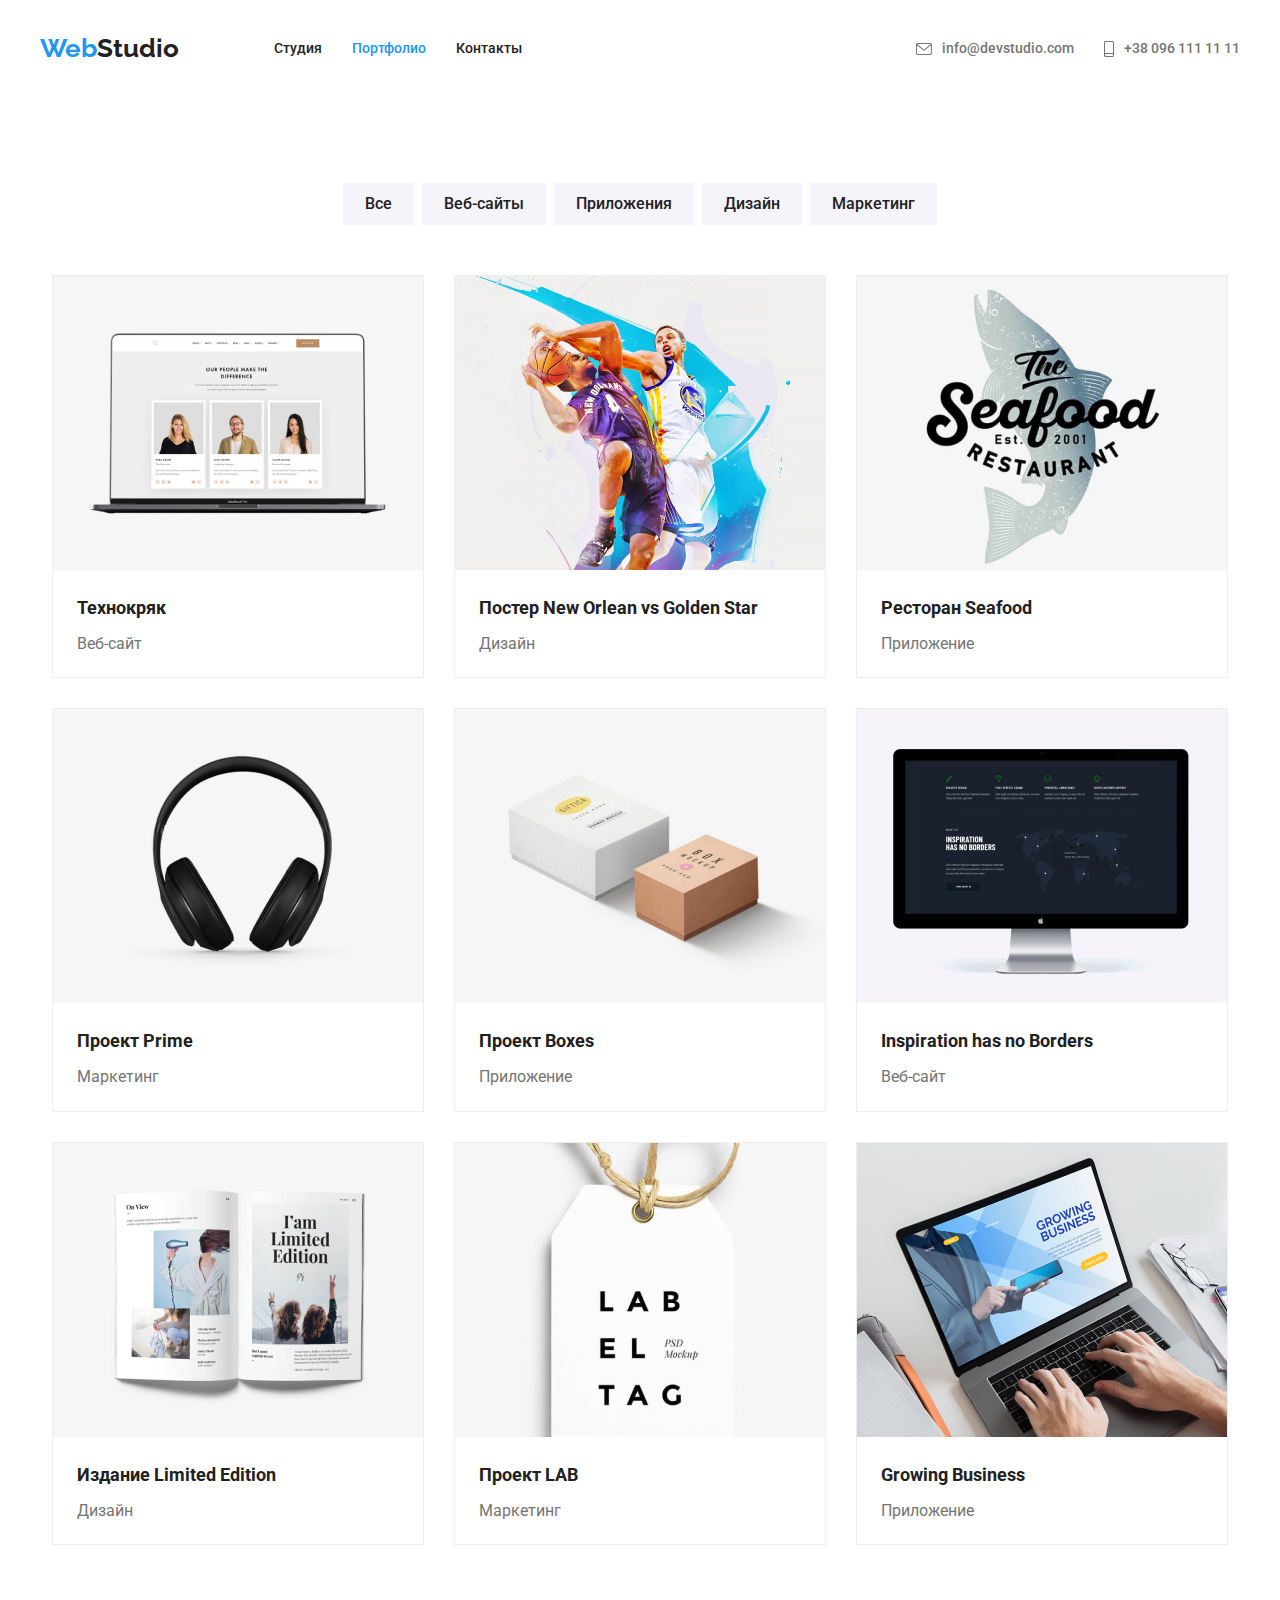
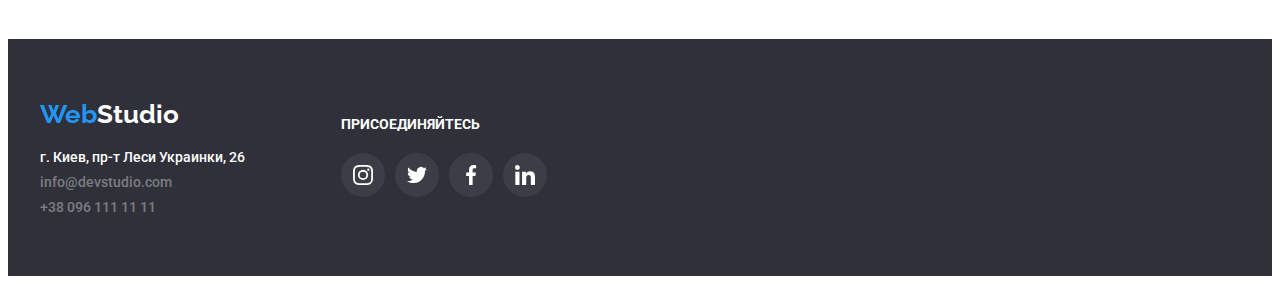
==== commit 5b0689ed: "icon-end" ====
--- a/portfolio.html
+++ b/portfolio.html
@@ -181,14 +181,55 @@
     </main>
     <footer class="footer">
       <div class="container">
-        <a lang="en" class="logo" href="./index.html">Web<span class="span-footer">Studio</span></a>
-        <address class="address">г. Киев, пр-т Леси Украинки, 26</address>
-        <ul class="contacts">
-          <li class="item">
-            <a class="link" href="mailto:info@devstudio.com">info@devstudio.com</a>
-          </li>
-          <li class="item"><a class="link" href="tel:+380961111111">+38 096 111 11 11</a></li>
-        </ul>
+        <div class="container-footer">
+          <a lang="en" class="logo" href="./index.html"
+            >Web<span class="span-footer">Studio</span></a
+          >
+          <address class="address">г. Киев, пр-т Леси Украинки, 26</address>
+          <ul class="contacts">
+            <li class="item">
+              <a class="link" href="mailto:info@devstudio.com"
+                >info@devstudio.com</a
+              >
+            </li>
+            <li class="item">
+              <a class="link" href="tel:+380961111111">+38 096 111 11 11</a>
+            </li>
+          </ul>
+        </div>
+        <div class="join-container">
+          <b class="join-footer">присоединяйтесь</b>
+          <ul class="team-join">
+            <li class="item-join">
+              <a class="join-link" href="" aria-label="icon-instagram">
+                <svg class="svg-join" width="20px" height="20px">
+                  <use href="./icon/symbol-defs.svg#icon-instagram"></use>
+                </svg>
+              </a>
+            </li>
+            <li class="item-join">
+              <a class="join-link" href="" aria-label="icon-twitter"
+                ><svg class="svg-join" width="20px" height="20px">
+                  <use href="./icon/symbol-defs.svg#icon-twitter"></use>
+                </svg>
+              </a>
+            </li>
+            <li class="item-join">
+              <a class="join-link" href="" aria-label="icon-facebook">
+                <svg class="svg-join" width="20px" height="20px">
+                  <use href="./icon/symbol-defs.svg#icon-facebook"></use>
+                </svg>
+              </a>
+            </li>
+            <li class="item-join">
+              <a class="join-link" href="" aria-label="icon-linkedin"
+                ><svg class="svg-join" width="20px" height="20px">
+                  <use href="./icon/symbol-defs.svg#icon-linkedin"></use>
+                </svg>
+              </a>
+            </li>
+          </ul>
+        </div>
       </div>
     </footer>
   </body>
--- a/css/styles.css
+++ b/css/styles.css
@@ -454,7 +454,7 @@
     margin-bottom: 9px;
     font-style: normal;
     color: var(--two-accent-color);
-    font-weight: 500;
+    
 }
 .address:hover,
 address .address:focus{
@@ -485,6 +485,61 @@
     margin-bottom: 9px;
    
 }
+ /* join */
+.footer .container{
+    display: flex;
+    align-items: center
+}
+ .join-footer {
+    color: var(--two-accent-color); 
+    line-height: 1.14;
+    text-transform: uppercase;
+   
+    }
+
+.team-join{
+    display: flex;
+    padding-left: 0;
+    margin-bottom: 0;
+    margin-top: 20px;
+   }
+   
+.join-link{
+    display: flex;
+    justify-content: center;
+    align-items: center;
+    width: 44px;
+    height: 44px;
+    border-radius: 50%;
+
+    background-color: #ffffff10;
+    color: var(--two-accent-color);
+}
+.item-join:not(:last-child){
+    margin-right: 10px;
+}
+.join-link:hover, 
+.join-link:focus 
+{
+    background-color: var(--accent-color); 
+}
+.svg-join{
+        fill: currentColor;
+}
+.container-footer{
+    width: 231px;
+    
+   
+}
+.container-footer:not(:last-child){
+    margin-right: 70px;
+   
+}
+.join-container{
+    width: 206px;
+}
+
+
 
 /* Portfolio*/
 
@@ -589,4 +644,6 @@
     box-shadow: 1px 4px 6px rgba(0, 0, 0, 0.16),
     0px 4px 4px rgba(0, 0, 0, 0.06),
     0px 1px 1px rgba(0, 0, 0, 0.12);
-   }       +   }       
+
+  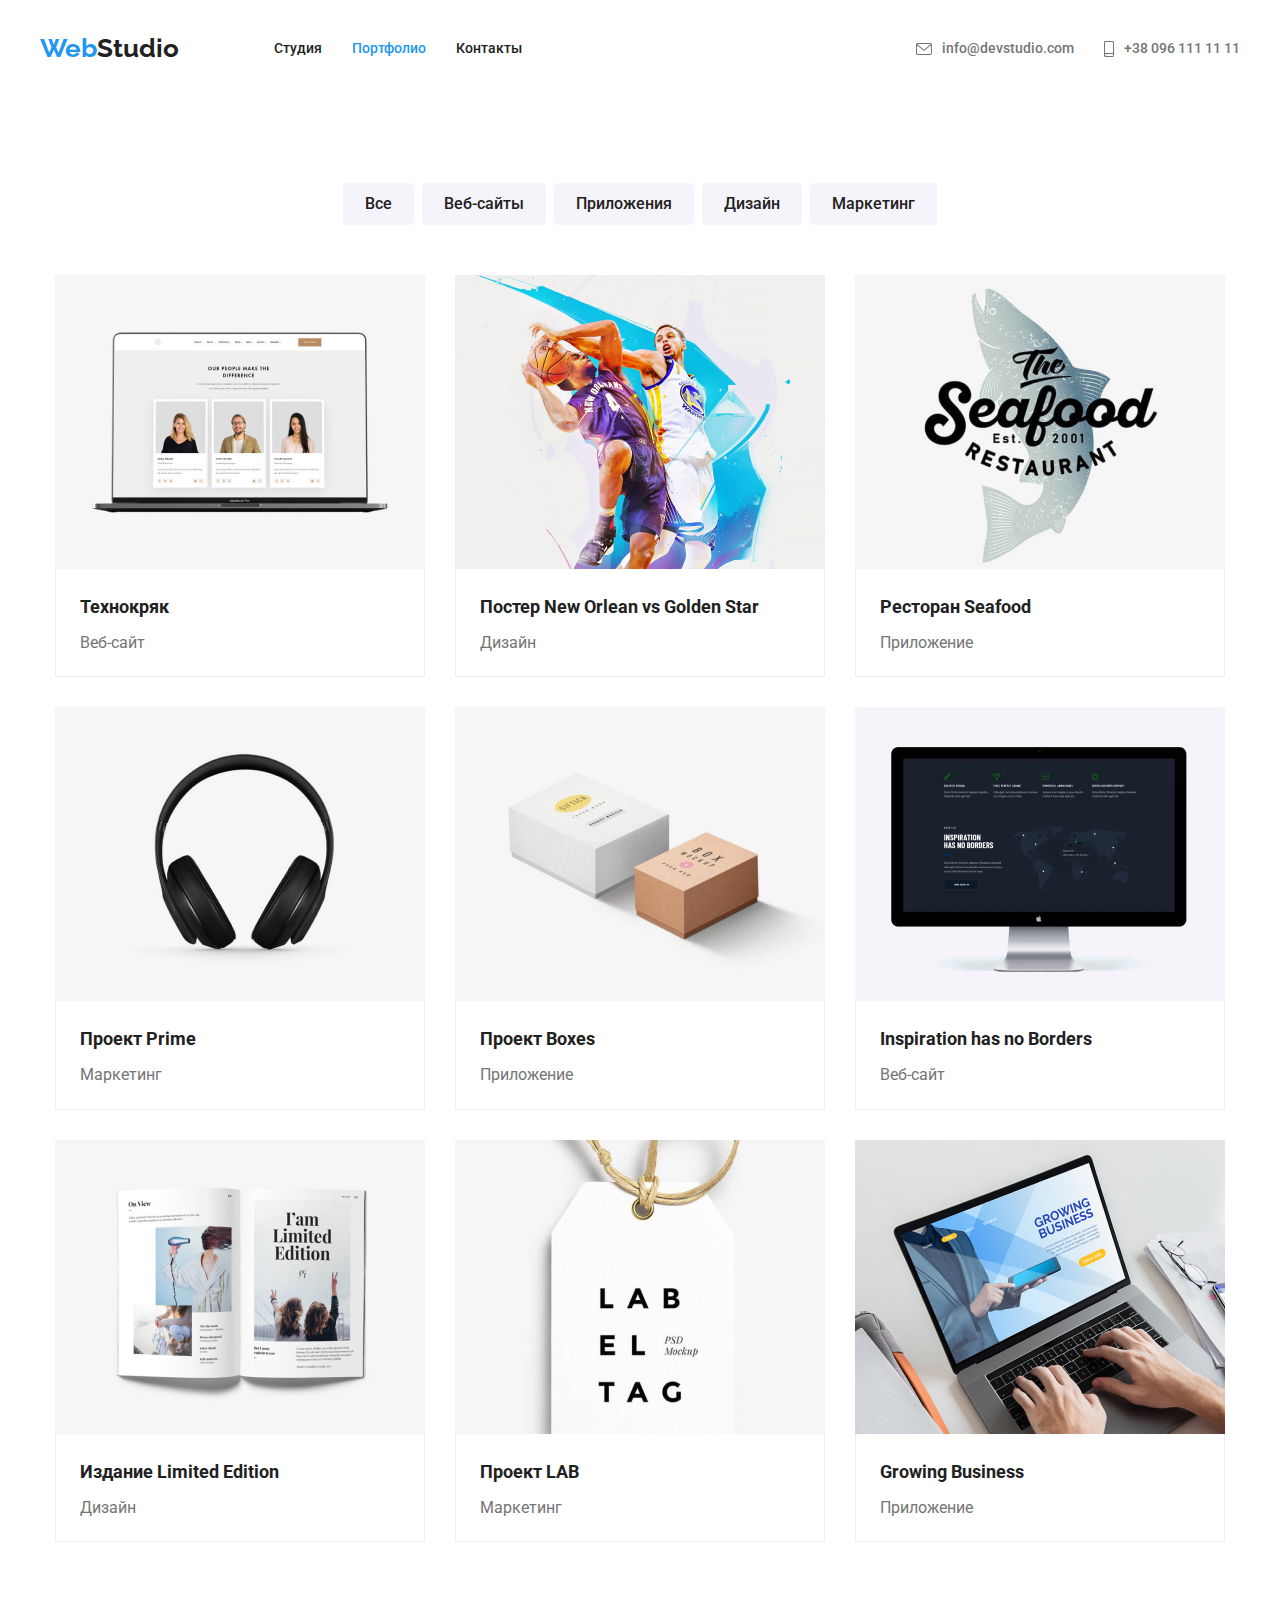
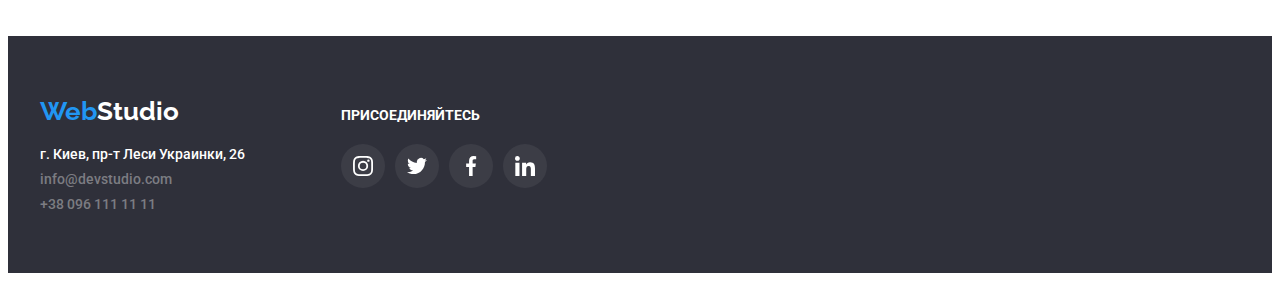
==== commit 34896c74: "виправлено" ====
--- a/portfolio.html
+++ b/portfolio.html
@@ -25,17 +25,21 @@
   <body class="body">
     <header class="paig-header">
       <div class="container header-container">
-        <a lang="en" class="logo" href="./index.html">Web<span class="span">Studio</span></a>
+        <a lang="en" class="logo" href="./index.html"
+          >Web<span class="span">Studio</span></a
+        >
         <nav>
           <ul class="site-nav">
             <li class="item"><a href="./index.html" class="link">Студия</a></li>
-            <li class="item"><a href="./portfolio.html" class="link current">Портфолио</a></li>
+            <li class="item">
+              <a href="./portfolio.html" class="link current">Портфолио</a>
+            </li>
             <li class="item"><a href="" class="link">Контакты</a></li>
           </ul>
         </nav>
         <ul class="auth-nav">
           <li class="item">
-            <a class="link" href="mailto:info@devstudio.com" 
+            <a class="link" href="mailto:info@devstudio.com"
               >info@devstudio.com
               <svg class="svg-auth-nav" width="16" height="12">
                 <use href="./icon/header.svg#icon-envelope"></use>
@@ -43,11 +47,12 @@
             </a>
           </li>
           <li class="item">
-            <a class="link" href="tel:+380961111111" 
+            <a class="link" href="tel:+380961111111"
               >+38 096 111 11 11
               <svg class="svg-auth-nav" width="10" height="16">
-                <use href="./icon/header.svg#icon-smartphone"></use></svg>
-              </a>
+                <use href="./icon/header.svg#icon-smartphone"></use>
+              </svg>
+            </a>
           </li>
         </ul>
       </div>
@@ -57,123 +62,157 @@
         <div class="container">
           <h3 hidden>наши роботи</h3>
           <ul class="jumper">
-            <li class="item"><button class="navigation" type="button">Все</button></li>
-            <li class="item"><button class="navigation" type="button">Веб-сайты</button></li>
-            <li class="item"><button class="navigation" type="button">Приложения</button></li>
-            <li class="item"><button class="navigation" type="button">Дизайн</button></li>
-            <li class="item"><button class="navigation" type="button">Маркетинг</button></li>
+            <li class="item">
+              <button class="navigation" type="button">Все</button>
+            </li>
+            <li class="item">
+              <button class="navigation" type="button">Веб-сайты</button>
+            </li>
+            <li class="item">
+              <button class="navigation" type="button">Приложения</button>
+            </li>
+            <li class="item">
+              <button class="navigation" type="button">Дизайн</button>
+            </li>
+            <li class="item">
+              <button class="navigation" type="button">Маркетинг</button>
+            </li>
           </ul>
           <ul class="job">
             <li class="item">
-              <img
-                class="img"
-                src="./img-portfolio/img1.jpg"
-                alt="посади людей"
-                width="370"
-                height="294"
-              />
-              <div class="job-text">
-                <h3 class="title">Технокряк</h3>
-                <p class="text">Веб-сайт</p>
-              </div>
-            </li>
-            <li class="item">
-              <img
-                class="img"
-                src="./img-portfolio/img2.jpg"
-                alt="баскетбол"
-                width="370"
-                height="294"
-              />
-              <div class="job-text">
-                <h3 class="title">Постер New Orlean vs Golden Star</h3>
-                <p class="text">Дизайн</p>
-              </div>
-            </li>
-            <li class="item">
-              <img
-                class="img"
-                src="./img-portfolio/img3.jpg"
-                alt="назва ресторану"
-                width="370"
-                height="294"
-              />
-              <div class="job-text">
-                <h3 class="title">Ресторан Seafood</h3>
-                <p class="text">Приложение</p>
-              </div>
-            </li>
-            <li class="item">
-              <img
-                class="img"
-                src="./img-portfolio/img4.jpg"
-                alt="навушники"
-                width="370"
-                height="294"
-              />
-              <div class="job-text">
-                <h3 class="title">Проект Prime</h3>
-                <p class="text">Маркетинг</p>
-              </div>
-            </li>
-            <li class="item">
-              <img
-                class="img"
-                src="./img-portfolio/img5.jpg"
-                alt="подарункові коробки"
-                width="370"
-                height="294"
-              />
-              <div class="job-text">
-                <h3 class="title">Проект Boxes</h3>
-                <p class="text">Приложение</p>
-              </div>
-            </li>
-            <li class="item">
-              <img class="img" src="./img-portfolio/img6.jpg" alt="еран" width="370" height="294" />
-              <div class="job-text">
-                <h3 class="title">Inspiration has no Borders</h3>
-                <p class="text">Веб-сайт</p>
-              </div>
-            </li>
-            <li class="item">
-              <img
-                class="img"
-                src="./img-portfolio/img7.jpg"
-                alt="книга"
-                width="370"
-                height="294"
-              />
-              <div class="job-text">
-                <h3 class="title">Издание Limited Edition</h3>
-                <p class="text">Дизайн</p>
-              </div>
-            </li>
-            <li class="item">
-              <img
-                class="img"
-                src="./img-portfolio/img8.jpg"
-                alt="бірка"
-                width="370"
-                height="294"
-              />
-              <div class="job-text">
-                <h3 class="title">Проект LAB</h3>
-                <p class="text">Маркетинг</p>
-              </div>
-            </li>
-            <li class="item">
-              <img
-                class="img"
-                src="./img-portfolio/img9.jpg"
-                alt="планшет"
-                width="370"
-                height="294"
-              />
-              <div class="job-text">
-                <h3 class="title">Growing Business</h3>
-                <p class="text">Приложение</p>
-              </div>
+              <a href="" class="link">
+                <img
+                  class="img"
+                  src="./img-portfolio/img1.jpg"
+                  alt="посади людей"
+                  width="370"
+                  height="294"
+                />
+                <div class="job-text">
+                  <h3 class="title">Технокряк</h3>
+                  <p class="text">Веб-сайт</p>
+                </div>
+              </a>
+            </li>
+            <li class="item">
+              <a href="" class="link">
+                <img
+                  class="img"
+                  src="./img-portfolio/img2.jpg"
+                  alt="баскетбол"
+                  width="370"
+                  height="294"
+                />
+                <div class="job-text">
+                  <h3 class="title">Постер New Orlean vs Golden Star</h3>
+                  <p class="text">Дизайн</p>
+                </div></a
+              >
+            </li>
+            <li class="item">
+              <a href="" class="link">
+                <img
+                  class="img"
+                  src="./img-portfolio/img3.jpg"
+                  alt="назва ресторану"
+                  width="370"
+                  height="294"
+                />
+                <div class="job-text">
+                  <h3 class="title">Ресторан Seafood</h3>
+                  <p class="text">Приложение</p>
+                </div>
+              </a>
+            </li>
+            <li class="item">
+              <a href="" class="link"
+                ><img
+                  class="img"
+                  src="./img-portfolio/img4.jpg"
+                  alt="навушники"
+                  width="370"
+                  height="294"
+                />
+                <div class="job-text">
+                  <h3 class="title">Проект Prime</h3>
+                  <p class="text">Маркетинг</p>
+                </div></a
+              >
+            </li>
+            <li class="item">
+              <a href="" class="link">
+                <img
+                  class="img"
+                  src="./img-portfolio/img5.jpg"
+                  alt="подарункові коробки"
+                  width="370"
+                  height="294"
+                />
+                <div class="job-text">
+                  <h3 class="title">Проект Boxes</h3>
+                  <p class="text">Приложение</p>
+                </div>
+              </a>
+            </li>
+            <li class="item">
+              <a href="" class="link">
+                <img
+                  class="img"
+                  src="./img-portfolio/img6.jpg"
+                  alt="книга"
+                  width="370"
+                  height="294"
+                />
+                <div class="job-text">
+                  <h3 class="title">Inspiration has no Borders</h3>
+                  <p class="text">Веб-сайт</p>
+                </div>
+              </a>
+            </li>
+            <li class="item">
+              <a href="" class="link">
+                <img
+                  class="img"
+                  src="./img-portfolio/img7.jpg"
+                  alt="книга"
+                  width="370"
+                  height="294"
+                />
+                <div class="job-text">
+                  <h3 class="title">Издание Limited Edition</h3>
+                  <p class="text">Дизайн</p>
+                </div>
+              </a>
+            </li>
+            <li class="item">
+              <a href="" class="link">
+                <img
+                  class="img"
+                  src="./img-portfolio/img8.jpg"
+                  alt="бірка"
+                  width="370"
+                  height="294"
+                />
+                <div class="job-text">
+                  <h3 class="title">Проект LAB</h3>
+                  <p class="text">Маркетинг</p>
+                </div>
+              </a>
+            </li>
+            <li class="item">
+              <a href="" class="link">
+                <img
+                  class="img"
+                  src="./img-portfolio/img9.jpg"
+                  alt="планшет"
+                  width="370"
+                  height="294"
+                />
+                <div class="job-text">
+                  <h3 class="title">Growing Business</h3>
+                  <p class="text">Приложение</p>
+                </div>
+              </a>
             </li>
           </ul>
         </div>
--- a/css/styles.css
+++ b/css/styles.css
@@ -11,7 +11,7 @@
 .body{
     
     color: var(--one-text-color);
-    max-width: 1600px;
+   
     font-family: Roboto, sans-serif;
     font-weight: 500;
     font-size: 14px;
@@ -318,8 +318,6 @@
     padding-top: 94px;
     padding-bottom: 94px;
    
-    max-width: 1600px;
-   
     margin-left: auto;
     margin-right: auto;
     
@@ -354,7 +352,7 @@
 }
 
 .team .text{
-    padding-bottom: 16px;
+    margin-bottom: 16px;
 }
 .name{
     margin-top: 0;
@@ -412,6 +410,7 @@
     justify-content: center;
     align-items: center;
     padding: 0;
+    margin: 0;
 }
 
 .clients-link{
@@ -423,6 +422,7 @@
     color: #AFB1B8;
     border: 1px solid #AFB1B8;
     border-radius: 4px;
+   
 }
 .item-clients:not(:last-child){
     margin-right: 30px;
@@ -435,7 +435,10 @@
     .svg-clients{
     fill: currentColor
     }
-
+.clients .subtitle{
+   margin: 0;
+   margin-bottom: 50px;
+}
 
 /*footer*/
 
@@ -443,7 +446,7 @@
     padding-top: 60px;
     padding-bottom: 60px;
     background-color:  #2F303A;
-    max-width: 1600px;
+
     margin-left: auto;
     margin-right: auto;
 }
@@ -488,7 +491,7 @@
  /* join */
 .footer .container{
     display: flex;
-    align-items: center
+    align-items: baseline;
 }
  .join-footer {
     color: var(--two-accent-color); 
@@ -572,13 +575,20 @@
     font-size: 16px;
     line-height: 1.63;
     text-align: center;
+    border-radius: 4px;
+
 }
 
 .navigation:hover,
 .navigation:focus {
     color: var(--two-accent-color);
     background-color: var(--accent-color);
-}
+    box-shadow: 0px 2px 2px rgba(0, 0, 0, 0.12),
+    0px 1px 2px rgba(0, 0, 0, 0.08),
+    0px 3px 1px rgba(0, 0, 0, 0.1);
+   }       
+
+
 .img{
     display: block;
     max-width: 100%;
@@ -625,9 +635,7 @@
     margin-right: 0;
 }
 .job .item{
-   
-    border: 1px solid #EEEEEE;
-    margin-left: 0;
+       margin-left: 0;
  
     }
 .job .item:nth-last-child(-n + 3){
@@ -635,15 +643,24 @@
 }
 .job-text{
     padding: 20px 24px;
-}
-.job .item *{
-     display: block;
-}
-   .job .item:hover,
-   .job .item:focus{
+    border-right: 1px solid #EEEEEE;
+    border-bottom: 1px solid #EEEEEE;
+    border-left: 1px solid #EEEEEE;
+}
+.job .link{
+    display: block;
+
+}
+
+   .job .link:hover,
+   .job .link:focus{
     box-shadow: 1px 4px 6px rgba(0, 0, 0, 0.16),
     0px 4px 4px rgba(0, 0, 0, 0.06),
     0px 1px 1px rgba(0, 0, 0, 0.12);
    }       
-
-  +   .job .link{
+    text-decoration: none;
+}
+.job .text{
+    color: var(--one-text-color)
+}
